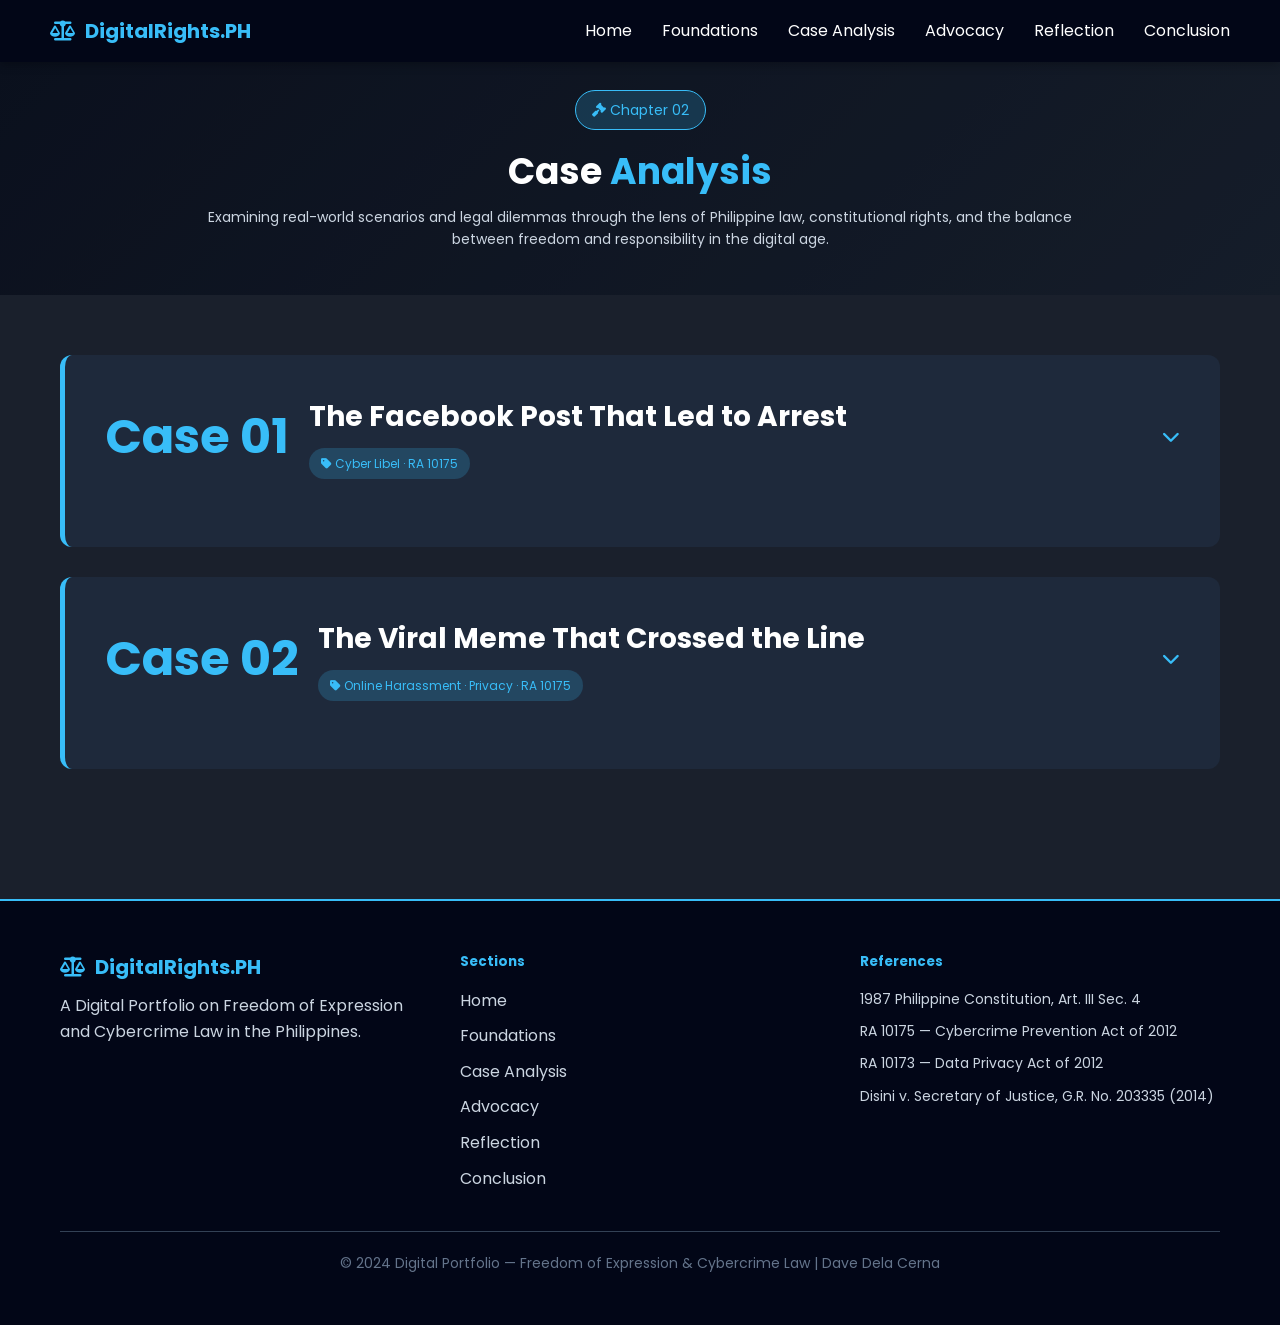
==== cases.html @ b7f32a3c "Initial commit - Digital Portfolio" ====
<!DOCTYPE html>
<html lang="en">
<head>
  <meta charset="UTF-8" />
  <meta name="viewport" content="width=device-width, initial-scale=1.0" />
  <title>Case Analysis | Digital Portfolio</title>
  <link rel="stylesheet" href="style.css" />
  <link href="https://fonts.googleapis.com/css2?family=Poppins:wght@300;400;500;600;700;800&display=swap" rel="stylesheet" />
  <link rel="stylesheet" href="https://cdnjs.cloudflare.com/ajax/libs/font-awesome/6.5.0/css/all.min.css" />
</head>
<body>

  <!-- ===== NAVBAR ===== -->
  <nav class="navbar" id="navbar">
    <div class="nav-container">
      <div class="nav-logo">
        <i class="fas fa-balance-scale"></i>
        <span>DigitalRights.PH</span>
      </div>
      <ul class="nav-links" id="navLinks">
        <li><a href="home.html">Home</a></li>
        <li><a href="foundations.html">Foundations</a></li>
        <li><a href="cases.html">Case Analysis</a></li>
        <li><a href="advocacy.html">Advocacy</a></li>
        <li><a href="reflection.html">Reflection</a></li>
        <li><a href="conclusion.html">Conclusion</a></li>
      </ul>
      <button class="hamburger" id="hamburger" aria-label="Toggle menu">
        <span></span><span></span><span></span>
      </button>
    </div>
  </nav>

  <!-- ===== HERO SECTION ===== -->
  <section class="hero" id="hero-cases">
    <div class="hero-overlay"></div>
    <div class="hero-content">
      <span class="hero-badge"><i class="fas fa-gavel"></i> Chapter 02</span>
      <h1>Case <span class="accent">Analysis</span></h1>
      <p class="hero-sub">Examining real-world scenarios and legal dilemmas through the lens of Philippine law, constitutional rights, and the balance between freedom and responsibility in the digital age.</p>
    </div>
  </section>

  <!-- ===== CASE ANALYSIS ===== -->
  <section class="section section-alt" id="cases">
    <div class="container">

      <!-- Case 1 -->
      <div class="case-card animate-on-scroll accordion-case">
        <div class="case-header accordion-trigger" role="button" tabindex="0" aria-expanded="false">
          <div class="case-number">Case 01</div>
          <div class="case-title-block">
            <h3>The Facebook Post That Led to Arrest</h3>
            <span class="case-tag"><i class="fas fa-tag"></i> Cyber Libel · RA 10175</span>
          </div>
          <div class="accordion-arrow"><i class="fas fa-chevron-down"></i></div>
        </div>
        <div class="case-body accordion-body">
          <div class="case-section">
            <h4><i class="fas fa-file-alt"></i> Scenario</h4>
            <p>Maria, a private citizen, posted on her personal Facebook account accusing a local barangay official of misappropriating community funds. She named the official directly and shared screenshots of alleged irregularities. The post went viral with over 5,000 shares. The official filed a cyber libel complaint under RA 10175.</p>
          </div>
          <div class="case-section">
            <h4><i class="fas fa-balance-scale"></i> Legal Issues</h4>
            <ul>
              <li>Does the Facebook post constitute defamatory content under RA 10175?</li>
              <li>Is the post protected as a matter of public interest or political speech?</li>
              <li>Does the presence of screenshots constitute sufficient evidence of good faith?</li>
            </ul>
          </div>
          <div class="case-grid">
            <div class="analysis-box analysis-yes">
              <h4><i class="fas fa-shield-alt"></i> Protected Speech?</h4>
              <p>Partially. The post touches on a matter of public concern — the conduct of a public official. Under the <em>actual malice</em> doctrine (borrowed from U.S. jurisprudence and applied in Philippine courts), public officials must prove the statement was made with knowledge of its falsity or with reckless disregard for the truth. If Maria had reasonable basis for her claims, the post may be protected.</p>
            </div>
            <div class="analysis-box analysis-no">
              <h4><i class="fas fa-gavel"></i> Was the Law Applied Correctly?</h4>
              <p>Questionable. Critics argue that using cyber libel against citizens who expose alleged corruption has a chilling effect on free speech. The Supreme Court in <em>Disini v. Secretary of Justice (2014)</em> upheld cyber libel but noted that online libel must still meet all elements of traditional libel. The heavier penalty for cyber libel remains controversial.</p>
            </div>
          </div>
          <div class="case-section judgment-box">
            <h4><i class="fas fa-user-tie"></i> Personal Judgment</h4>
            <p>While the law technically applies, filing cyber libel against a citizen exposing potential corruption appears to be a misuse of RA 10175. The public's right to know and the accountability of public officials should weigh heavily in such cases. The law should protect reputations, not shield officials from legitimate scrutiny. Maria's post, if based on factual evidence, deserves constitutional protection.</p>
          </div>
        </div>
      </div>

      <!-- Case 2 -->
      <div class="case-card animate-on-scroll accordion-case">
        <div class="case-header accordion-trigger" role="button" tabindex="0" aria-expanded="false">
          <div class="case-number">Case 02</div>
          <div class="case-title-block">
            <h3>The Viral Meme That Crossed the Line</h3>
            <span class="case-tag"><i class="fas fa-tag"></i> Online Harassment · Privacy · RA 10175</span>
          </div>
          <div class="accordion-arrow"><i class="fas fa-chevron-down"></i></div>
        </div>
        <div class="case-body accordion-body">
          <div class="case-section">
            <h4><i class="fas fa-file-alt"></i> Scenario</h4>
            <p>A group of high school students created a meme using a classmate's photo without consent, adding humiliating captions about her physical appearance. The meme was shared across multiple group chats and public pages, reaching thousands of viewers. The victim suffered severe emotional distress and withdrew from school. The students claimed it was "just a joke" and protected expression.</p>
          </div>
          <div class="case-section">
            <h4><i class="fas fa-balance-scale"></i> Legal Issues</h4>
            <ul>
              <li>Does creating and sharing the meme constitute cyber libel or unjust vexation?</li>
              <li>Was the victim's right to privacy violated by using her photo without consent?</li>
              <li>Can the "it's just a joke" defense negate criminal liability?</li>
            </ul>
          </div>
          <div class="case-grid">
            <div class="analysis-box analysis-no">
              <h4><i class="fas fa-times-circle"></i> Protected Speech?</h4>
              <p>No. Freedom of expression does not protect speech that is designed to humiliate, harass, or harm a private individual. The act goes beyond satire or criticism — it targets a private person with malicious intent. The use of her photo without consent also violates RA 10173 (Data Privacy Act). This is not protected expression; it is targeted harassment.</p>
            </div>
            <div class="analysis-box analysis-yes">
              <h4><i class="fas fa-check-circle"></i> Was the Law Applied Correctly?</h4>
              <p>Yes, if charges were filed. The act may constitute cyber libel (defamatory content published online), unjust vexation, and a violation of the Data Privacy Act. The "just a joke" defense has been consistently rejected by Philippine courts when the intent to harm is evident. The emotional and psychological damage to the victim further supports legal action.</p>
            </div>
          </div>
          <div class="case-section judgment-box">
            <h4><i class="fas fa-user-tie"></i> Personal Judgment</h4>
            <p>This case illustrates how digital tools can be weaponized against vulnerable individuals. The students' defense of humor does not hold legal or moral weight. Freedom of expression carries with it the responsibility not to harm others. The law was right to intervene. Beyond legal consequences, this case calls for stronger digital literacy education in schools — teaching young people that online actions have real-world consequences.</p>
          </div>
        </div>
      </div>

    </div>
  </section>

  <!-- ===== FOOTER ===== -->
  <footer class="footer">
    <div class="container">
      <div class="footer-grid">
        <div class="footer-brand">
          <div class="nav-logo"><i class="fas fa-balance-scale"></i><span>DigitalRights.PH</span></div>
          <p>A Digital Portfolio on Freedom of Expression and Cybercrime Law in the Philippines.</p>
        </div>
        <div class="footer-links">
          <h5>Sections</h5>
          <ul>
            <li><a href="home.html">Home</a></li>
            <li><a href="foundations.html">Foundations</a></li>
            <li><a href="cases.html">Case Analysis</a></li>
            <li><a href="advocacy.html">Advocacy</a></li>
            <li><a href="reflection.html">Reflection</a></li>
            <li><a href="conclusion.html">Conclusion</a></li>
          </ul>
        </div>
        <div class="footer-refs">
          <h5>References</h5>
          <ul>
            <li>1987 Philippine Constitution, Art. III Sec. 4</li>
            <li>RA 10175 — Cybercrime Prevention Act of 2012</li>
            <li>RA 10173 — Data Privacy Act of 2012</li>
            <li>Disini v. Secretary of Justice, G.R. No. 203335 (2014)</li>
          </ul>
        </div>
      </div>
      <div class="footer-bottom">
        <p>© 2024 Digital Portfolio — Freedom of Expression & Cybercrime Law | Dave Dela Cerna</p>
      </div>
    </div>
  </footer>

  <script src="script.js"></script>
</body>
</html>
---- style.css ----
/* RESET */
* {
  margin: 0;
  padding: 0;
  box-sizing: border-box;
  font-family: 'Poppins', sans-serif;
}

/* BODY */
body {
  background: #0f172a;
  color: #ffffff;
  line-height: 1.6;
}

/* NAVBAR */
.navbar {
  position: fixed;
  width: 100%;
  top: 0;
  background: #020617;
  z-index: 1000;
  padding: 15px 50px;
  box-shadow: 0 2px 10px rgba(0,0,0,0.3);
}

.nav-container {
  display: flex;
  justify-content: space-between;
  align-items: center;
}

.nav-logo {
  display: flex;
  align-items: center;
  gap: 10px;
  font-size: 20px;
  font-weight: 700;
  color: #38bdf8;
}

.nav-links {
  display: flex;
  list-style: none;
  gap: 30px;
}

.nav-links a {
  color: #ffffff;
  text-decoration: none;
  transition: 0.3s;
}

.nav-links a:hover {
  color: #38bdf8;
}

.hamburger {
  display: none;
  flex-direction: column;
  gap: 6px;
  background: none;
  border: none;
  cursor: pointer;
}

.hamburger span {
  width: 25px;
  height: 3px;
  background: #ffffff;
  transition: 0.3s;
}

.navbar.scrolled {
  background: rgba(2,6,23,0.95);
  box-shadow: 0 4px 15px rgba(0,0,0,0.4);
}

/* HERO SECTION */
.hero {
  position: relative;
  min-height: auto;
  display: flex;
  justify-content: center;
  align-items: center;
  flex-direction: column;
  text-align: center;
  background: linear-gradient(135deg, #0f172a 0%, #1e293b 100%);
  margin-top: 60px;
  overflow: hidden;
  padding: 30px 20px;
}

.hero-overlay {
  position: absolute;
  top: 0;
  left: 0;
  width: 100%;
  height: 100%;
  background: rgba(0,0,0,0.3);
}

.hero-content {
  position: relative;
  z-index: 2;
  max-width: 900px;
  animation: fadeInUp 0.8s ease-out;
}

.hero-badge {
  display: inline-block;
  background: rgba(56,189,248,0.2);
  color: #38bdf8;
  padding: 8px 16px;
  border-radius: 50px;
  font-size: 14px;
  margin-bottom: 20px;
  border: 1px solid #38bdf8;
  animation: fadeInUp 0.8s ease-out 0.1s both;
}

.hero h1 {
  font-size: 36px;
  margin-bottom: 12px;
  line-height: 1.2;
  animation: fadeInUp 0.8s ease-out 0.2s both;
}

.hero .accent {
  color: #38bdf8;
}

.hero-sub {
  font-size: 14px;
  color: #cbd5e1;
  margin-bottom: 15px;
  animation: fadeInUp 0.8s ease-out 0.3s both;
}

.hero-meta {
  display: flex;
  justify-content: center;
  gap: 20px;
  margin-bottom: 15px;
  flex-wrap: wrap;
  animation: fadeInUp 0.8s ease-out 0.4s both;
}

.meta-card {
  display: flex;
  align-items: center;
  gap: 8px;
  font-size: 12px;
}

.meta-card i {
  color: #38bdf8;
  font-size: 20px;
}

.hero-actions {
  display: flex;
  gap: 10px;
  justify-content: center;
  flex-wrap: wrap;
  animation: fadeInUp 0.8s ease-out 0.5s both;
}

.btn {
  padding: 10px 20px;
  border: none;
  cursor: pointer;
  border-radius: 5px;
  transition: 0.3s;
  font-weight: 600;
  display: inline-flex;
  align-items: center;
  gap: 6px;
  font-size: 14px;
}

.btn-primary {
  background: #38bdf8;
  color: #000;
}

.btn-primary:hover {
  background: #0ea5e9;
  transform: translateY(-2px);
}

.btn-outline {
  border: 2px solid #38bdf8;
  background: transparent;
  color: #38bdf8;
}

.btn-outline:hover {
  background: #38bdf8;
  color: #000;
}

.hero-scroll-indicator {
  position: absolute;
  bottom: 40px;
  display: flex;
  flex-direction: column;
  align-items: center;
  gap: 10px;
}

.scroll-dot {
  width: 8px;
  height: 8px;
  background: #38bdf8;
  border-radius: 50%;
  animation: bounce 2s infinite;
}

@keyframes bounce {
  0%, 100% { transform: translateY(0); }
  50% { transform: translateY(-10px); }
}

@keyframes fadeInUp {
  from {
    opacity: 0;
    transform: translateY(30px);
  }
  to {
    opacity: 1;
    transform: translateY(0);
  }
}

@keyframes fadeIn {
  from {
    opacity: 0;
  }
  to {
    opacity: 1;
  }
}

/* CONTAINER */
.container {
  max-width: 1200px;
  margin: 0 auto;
}

/* SECTION */
.section {
  padding: 60px 60px 100px 60px;
}

.section-alt {
  background: #1a202c;
}

.section-header {
  text-align: center;
  margin-bottom: 50px;
}

.section-tag {
  display: inline-block;
  color: #38bdf8;
  font-size: 14px;
  font-weight: 600;
  margin-bottom: 10px;
}

section h2 {
  font-size: 42px;
  margin-bottom: 20px;
  border-left: 5px solid #38bdf8;
  padding-left: 15px;
  text-align: left;
}

.section-header h2 {
  border: none;
  padding-left: 0;
  text-align: center;
}

/* GRID LAYOUTS */
.grid-2 {
  display: grid;
  grid-template-columns: repeat(auto-fit, minmax(300px, 1fr));
  gap: 30px;
  margin-top: 40px;
}

.grid-3 {
  display: grid;
  grid-template-columns: repeat(auto-fit, minmax(280px, 1fr));
  gap: 25px;
  margin-top: 40px;
}

/* CARD */
.card {
  background: #1e293b;
  padding: 30px;
  border-radius: 12px;
  transition: 0.3s;
}

.card:hover {
  transform: translateY(-8px);
  box-shadow: 0 15px 40px rgba(0,0,0,0.3);
}

.card-blue {
  border-left: 5px solid #38bdf8;
}

.card-dark {
  border-left: 5px solid #64748b;
}

.card-icon {
  font-size: 32px;
  color: #38bdf8;
  margin-bottom: 15px;
}

.card h3 {
  font-size: 22px;
  margin-bottom: 15px;
}

.card p {
  color: #cbd5e1;
  margin-bottom: 15px;
}

.card-list {
  list-style: none;
}

.card-list li {
  padding: 8px 0;
  color: #cbd5e1;
}

.card-list i {
  color: #38bdf8;
  margin-right: 10px;
}

/* TERM CARD */
.term-card {
  background: #1e293b;
  padding: 25px;
  border-radius: 12px;
  text-align: center;
  transition: 0.3s;
}

.term-card:hover {
  transform: translateY(-5px);
  box-shadow: 0 10px 25px rgba(56,189,248,0.2);
}

.term-icon {
  font-size: 40px;
  color: #38bdf8;
  margin-bottom: 15px;
}

.term-card h4 {
  font-size: 18px;
  margin-bottom: 10px;
}

/* CASE CARD */
.case-card {
  background: #1e293b;
  border-left: 5px solid #38bdf8;
  padding: 40px;
  border-radius: 12px;
  margin-bottom: 30px;
  transition: 0.3s;
}

.case-card:hover {
  box-shadow: 0 10px 30px rgba(0,0,0,0.3);
}

.case-header {
  display: flex;
  gap: 20px;
  margin-bottom: 30px;
}

.case-number {
  font-size: 48px;
  font-weight: 700;
  color: #38bdf8;
}

.case-title-block h3 {
  font-size: 28px;
  margin-bottom: 8px;
}

.case-tag {
  display: inline-block;
  background: rgba(56,189,248,0.2);
  color: #38bdf8;
  padding: 6px 12px;
  border-radius: 20px;
  font-size: 12px;
}

.case-body {
  margin-top: 20px;
}

.case-section {
  margin-bottom: 25px;
}

.case-section h4 {
  color: #38bdf8;
  margin-bottom: 12px;
  font-size: 16px;
}

.case-section ul {
  list-style-position: inside;
  color: #cbd5e1;
}

.case-section ul li {
  margin-bottom: 8px;
}

.case-grid {
  display: grid;
  grid-template-columns: 1fr 1fr;
  gap: 20px;
  margin: 25px 0;
}

.analysis-box {
  background: rgba(0,0,0,0.3);
  padding: 20px;
  border-radius: 8px;
}

.analysis-yes {
  border-left: 4px solid #22c55e;
}

.analysis-no {
  border-left: 4px solid #ef4444;
}

.analysis-box h4 {
  margin-bottom: 12px;
  font-size: 16px;
}

.judgment-box {
  background: rgba(56,189,248,0.1);
  padding: 25px;
  border-radius: 8px;
  border-left: 4px solid #38bdf8;
}

.judgment-box h4 {
  color: #38bdf8;
}

/* INFOGRAPHIC */
.infographic-row {
  display: flex;
  justify-content: space-around;
  align-items: center;
  gap: 30px;
  margin: 40px 0;
  flex-wrap: wrap;
}

.infographic-card {
  background: #1e293b;
  padding: 30px;
  border-radius: 12px;
  text-align: center;
  flex: 1;
  min-width: 250px;
}

.ic-blue {
  border-top: 5px solid #38bdf8;
}

.ic-dark {
  border-top: 5px solid #64748b;
}

.ic-icon {
  font-size: 40px;
  margin-bottom: 15px;
}

.infographic-arrow {
  font-size: 30px;
  color: #38bdf8;
}

.infographic-card ul {
  list-style: none;
  text-align: left;
}

.infographic-card li {
  padding: 8px 0;
  color: #cbd5e1;
}

/* VIOLATIONS */
.violation-list {
  display: flex;
  flex-direction: column;
  gap: 15px;
}

.violation-item {
  display: flex;
  gap: 15px;
  align-items: flex-start;
}

.v-badge {
  display: inline-block;
  padding: 4px 12px;
  border-radius: 20px;
  font-size: 12px;
  font-weight: 600;
  white-space: nowrap;
  min-width: 100px;
}

.v-red {
  background: rgba(239,68,68,0.2);
  color: #fca5a5;
}

.v-orange {
  background: rgba(245,158,11,0.2);
  color: #fcd34d;
}

.v-purple {
  background: rgba(168,85,247,0.2);
  color: #d8b4fe;
}

.consequence-list {
  display: flex;
  flex-direction: column;
  gap: 20px;
}

.consequence-item {
  display: flex;
  gap: 15px;
}

.c-icon {
  font-size: 24px;
  color: #38bdf8;
  min-width: 30px;
}

.consequence-item strong {
  display: block;
  margin-bottom: 5px;
}

/* MEME GRID */
.meme-grid {
  display: grid;
  grid-template-columns: repeat(auto-fit, minmax(280px, 1fr));
  gap: 25px;
  margin-top: 40px;
}

.meme-card {
  background: #1e293b;
  border-radius: 12px;
  overflow: hidden;
  transition: 0.3s;
}

.meme-card:hover {
  transform: translateY(-8px);
  box-shadow: 0 15px 40px rgba(0,0,0,0.3);
}

.meme-top {
  background: linear-gradient(135deg, #0ea5e9 0%, #38bdf8 100%);
  padding: 40px;
  display: flex;
  justify-content: center;
  align-items: center;
  color: #ffffff;
}

.meme-caption {
  padding: 20px;
  background: #0f172a;
  text-align: center;
  border-bottom: 2px solid #38bdf8;
}

.meme-top-text {
  font-weight: 600;
  margin-bottom: 10px;
}

.meme-bottom-text {
  font-size: 14px;
  color: #38bdf8;
}

.meme-lesson {
  padding: 15px;
  background: rgba(56,189,248,0.1);
  font-size: 13px;
  color: #cbd5e1;
}

/* TIPS */
.tips-section {
  background: rgba(56,189,248,0.1);
  padding: 40px;
  border-radius: 12px;
  margin: 40px 0;
  border-left: 5px solid #38bdf8;
}

.tips-section h3 {
  margin-bottom: 30px;
  font-size: 24px;
  color: #38bdf8;
}

.tips-grid {
  display: grid;
  grid-template-columns: repeat(auto-fit, minmax(250px, 1fr));
  gap: 20px;
}

.tip-item {
  display: flex;
  gap: 15px;
}

.tip-num {
  display: flex;
  align-items: center;
  justify-content: center;
  width: 40px;
  height: 40px;
  background: #38bdf8;
  color: #000;
  border-radius: 50%;
  font-weight: 700;
  flex-shrink: 0;
}

.tip-item p {
  color: #cbd5e1;
}

/* REFLECTION */
.reflection-grid {
  display: grid;
  grid-template-columns: repeat(auto-fit, minmax(300px, 1fr));
  gap: 30px;
  margin-top: 40px;
}

.reflection-card {
  background: #1e293b;
  padding: 30px;
  border-radius: 12px;
  border-left: 5px solid #38bdf8;
}

.r-icon {
  font-size: 32px;
  color: #38bdf8;
  margin-bottom: 15px;
}

.reflection-card h4 {
  font-size: 18px;
  margin-bottom: 15px;
}

.reflection-card p {
  color: #cbd5e1;
  line-height: 1.8;
}

/* CONCLUSION */
.conclusion-block {
  background: rgba(56,189,248,0.1);
  padding: 40px;
  border-radius: 12px;
  margin-bottom: 40px;
}

.conclusion-summary h3 {
  margin-bottom: 15px;
  font-size: 22px;
}

.conclusion-summary p {
  color: #cbd5e1;
  margin-bottom: 15px;
  line-height: 1.8;
}

.conclusion-pillars {
  display: grid;
  grid-template-columns: repeat(auto-fit, minmax(200px, 1fr));
  gap: 25px;
  margin-top: 40px;
}

.pillar {
  background: #1e293b;
  padding: 25px;
  border-radius: 12px;
  text-align: center;
  border-top: 5px solid #38bdf8;
}

.pillar-icon {
  font-size: 40px;
  color: #38bdf8;
  margin-bottom: 15px;
}

.pillar h4 {
  margin-bottom: 10px;
}

.pillar p {
  color: #cbd5e1;
  font-size: 14px;
}

.closing-message {
  background: linear-gradient(135deg, #0ea5e9 0%, #38bdf8 100%);
  padding: 50px;
  border-radius: 12px;
  text-align: center;
  margin-top: 40px;
}

.closing-inner {
  position: relative;
}

.closing-quote {
  font-size: 48px;
  color: rgba(255,255,255,0.3);
  display: block;
  margin-bottom: 20px;
}

.closing-message p {
  font-size: 18px;
  margin-bottom: 20px;
  line-height: 1.8;
  color: #ffffff;
}

.closing-author {
  display: block;
  font-style: italic;
  color: rgba(255,255,255,0.8);
}

/* IMAGE SHOWCASE */
.image-showcase {
  margin: 40px auto;
  border-radius: 12px;
  overflow: hidden;
  box-shadow: 0 10px 40px rgba(0,0,0,0.3);
  max-width: 900px;
  width: 100%;
}

.image-showcase img {
  width: 100%;
  height: auto;
  display: block;
  border-radius: 12px;
  transition: transform 0.3s ease;
}

.image-showcase img:hover {
  transform: scale(1.02);
}

/* FOOTER */
.footer {
  background: #020617;
  padding: 50px 60px;
  border-top: 2px solid #38bdf8;
}

.footer-grid {
  display: grid;
  grid-template-columns: repeat(auto-fit, minmax(250px, 1fr));
  gap: 40px;
  margin-bottom: 30px;
  max-width: 1200px;
  margin-left: auto;
  margin-right: auto;
}

.footer-brand p {
  color: #cbd5e1;
  margin-top: 10px;
}

.footer-links h5,
.footer-refs h5 {
  color: #38bdf8;
  margin-bottom: 15px;
}

.footer-links ul,
.footer-refs ul {
  list-style: none;
}

.footer-links li,
.footer-refs li {
  margin-bottom: 10px;
}

.footer-links a {
  color: #cbd5e1;
  text-decoration: none;
  transition: 0.3s;
}

.footer-links a:hover {
  color: #38bdf8;
}

.footer-refs li {
  color: #cbd5e1;
  font-size: 14px;
}

.footer-bottom {
  text-align: center;
  color: #64748b;
  font-size: 14px;
  padding-top: 20px;
  border-top: 1px solid #334155;
}

/* ANIMATIONS */
.animate-on-scroll {
  opacity: 0;
  transform: translateY(40px);
  transition: 0.5s ease;
}

.animate-on-scroll.visible {
  opacity: 1;
  transform: translateY(0);
}

/* MOBILE */
@media (max-width: 768px) {
  .navbar {
    padding: 15px 20px;
  }

  .nav-links {
    display: none;
    position: absolute;
    top: 60px;
    left: 0;
    right: 0;
    flex-direction: column;
    background: #020617;
    padding: 20px;
    gap: 0;
  }

  .nav-links.open {
    display: flex;
  }

  .nav-links a {
    padding: 10px 0;
  }

  .hamburger {
    display: flex;
  }

  .hamburger.active span:nth-child(1) {
    transform: rotate(45deg) translate(10px, 10px);
  }

  .hamburger.active span:nth-child(2) {
    opacity: 0;
  }

  .hamburger.active span:nth-child(3) {
    transform: rotate(-45deg) translate(7px, -7px);
  }

  .hero {
    margin-top: 0;
    padding-top: 100px;
  }

  .hero h1 {
    font-size: 36px;
  }

  .hero-meta {
    flex-direction: column;
    gap: 15px;
  }

  .hero-actions {
    flex-direction: column;
  }

  .btn {
    width: 100%;
    justify-content: center;
  }

  .section {
    padding: 60px 20px;
  }

  .section h2 {
    font-size: 32px;
  }

  .grid-2,
  .grid-3 {
    grid-template-columns: 1fr;
  }

  .case-grid {
    grid-template-columns: 1fr;
  }

  .infographic-row {
    flex-direction: column;
  }

  .infographic-arrow {
    transform: rotate(90deg);
  }

  .footer {
    padding: 30px 20px;
  }

  .footer-grid {
    gap: 20px;
  }
}

/* ACCORDION CASES */
.accordion-trigger {
  cursor: pointer;
  user-select: none;
  display: flex;
  align-items: center;
  gap: 20px;
  transition: background 0.2s;
  border-radius: 8px;
  padding: 8px;
  margin: -8px;
}

.accordion-trigger:hover {
  background: rgba(56, 189, 248, 0.07);
}

.accordion-arrow {
  margin-left: auto;
  font-size: 18px;
  color: #38bdf8;
  transition: transform 0.35s ease;
  flex-shrink: 0;
}

.accordion-case.open .accordion-arrow {
  transform: rotate(180deg);
}

.accordion-body {
  max-height: 0;
  overflow: hidden;
  transition: max-height 0.45s ease, opacity 0.35s ease, padding 0.35s ease;
  opacity: 0;
  padding-top: 0;
}

.accordion-case.open .accordion-body {
  max-height: 2000px;
  opacity: 1;
  padding-top: 20px;
}

.accordion-case .case-header {
  margin-bottom: 0;
}

/* INFOGRAPH SHOWCASE */
.infograph-showcase {
  border-radius: 16px;
  overflow: hidden;
  box-shadow: 0 20px 60px rgba(0, 0, 0, 0.5);
  border: 1px solid rgba(56, 189, 248, 0.2);
  transition: transform 0.3s ease, box-shadow 0.3s ease;
}

.infograph-showcase:hover {
  transform: translateY(-6px);
  box-shadow: 0 30px 80px rgba(0, 0, 0, 0.6), 0 0 0 1px rgba(56, 189, 248, 0.4);
}

.infograph-frame {
  width: 100%;
  background: #0f172a;
  line-height: 0;
}

.infograph-frame img {
  width: 100%;
  height: auto;
  display: block;
  transition: transform 0.4s ease;
}

.infograph-showcase:hover .infograph-frame img {
  transform: scale(1.015);
}

.infograph-caption {
  background: #1e293b;
  border-top: 3px solid #38bdf8;
  padding: 20px 28px;
}

.infograph-caption-inner {
  display: flex;
  align-items: flex-start;
  gap: 16px;
}

.infograph-caption-inner > i {
  font-size: 22px;
  color: #38bdf8;
  margin-top: 3px;
  flex-shrink: 0;
}

.infograph-caption-inner strong {
  display: block;
  font-size: 16px;
  margin-bottom: 6px;
  color: #f1f5f9;
}

.infograph-caption-inner p {
  color: #94a3b8;
  font-size: 14px;
  line-height: 1.6;
  margin: 0;
}
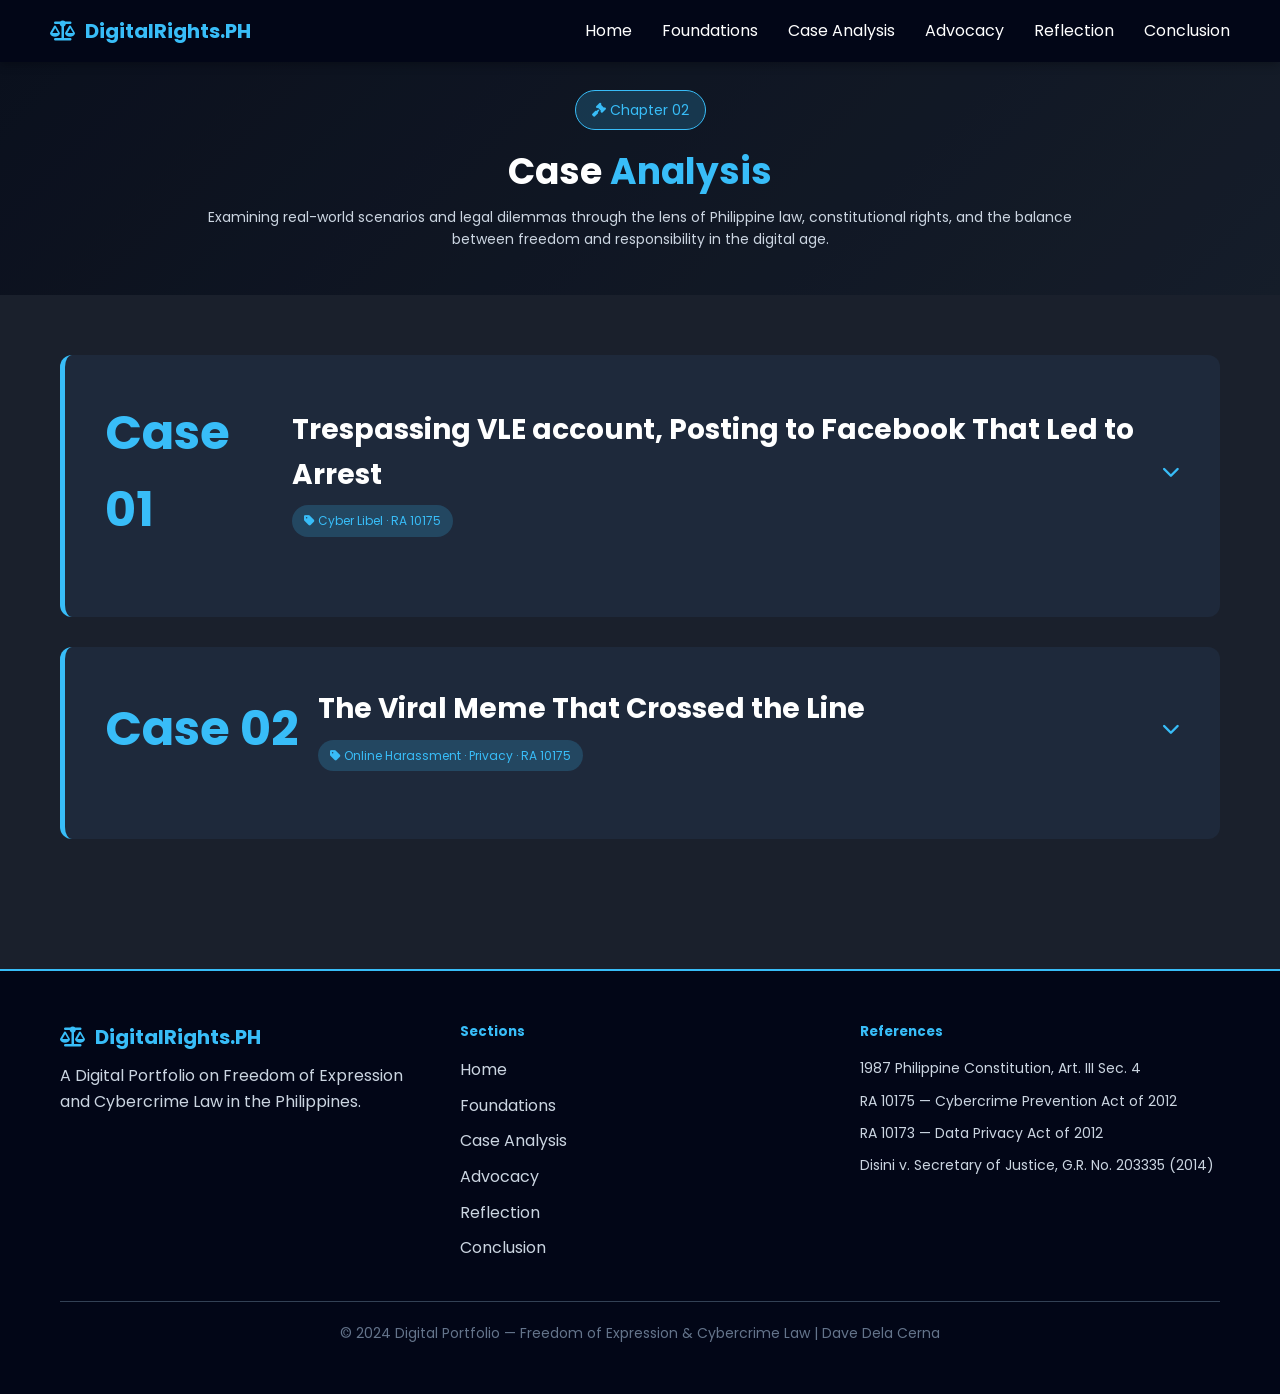
==== commit d4968b64: "Update cases.html" ====
--- a/cases.html
+++ b/cases.html
@@ -50,7 +50,7 @@
         <div class="case-header accordion-trigger" role="button" tabindex="0" aria-expanded="false">
           <div class="case-number">Case 01</div>
           <div class="case-title-block">
-            <h3>The Facebook Post That Led to Arrest</h3>
+            <h3>Trespassing VLE account, Posting to Facebook That Led to Arrest</h3>
             <span class="case-tag"><i class="fas fa-tag"></i> Cyber Libel · RA 10175</span>
           </div>
           <div class="accordion-arrow"><i class="fas fa-chevron-down"></i></div>
@@ -58,7 +58,7 @@
         <div class="case-body accordion-body">
           <div class="case-section">
             <h4><i class="fas fa-file-alt"></i> Scenario</h4>
-            <p>Maria, a private citizen, posted on her personal Facebook account accusing a local barangay official of misappropriating community funds. She named the official directly and shared screenshots of alleged irregularities. The post went viral with over 5,000 shares. The official filed a cyber libel complaint under RA 10175.</p>
+            <p>Sthephanie, a college student, posted on her personal Facebook account accusing her classmate of using her VLE account. She named the classmate directly and shared screenshots of alleged irregularities. The post went viral with over 5,000 shares. The classmate filed a cyber libel complaint under RA 10175.</p>
           </div>
           <div class="case-section">
             <h4><i class="fas fa-balance-scale"></i> Legal Issues</h4>
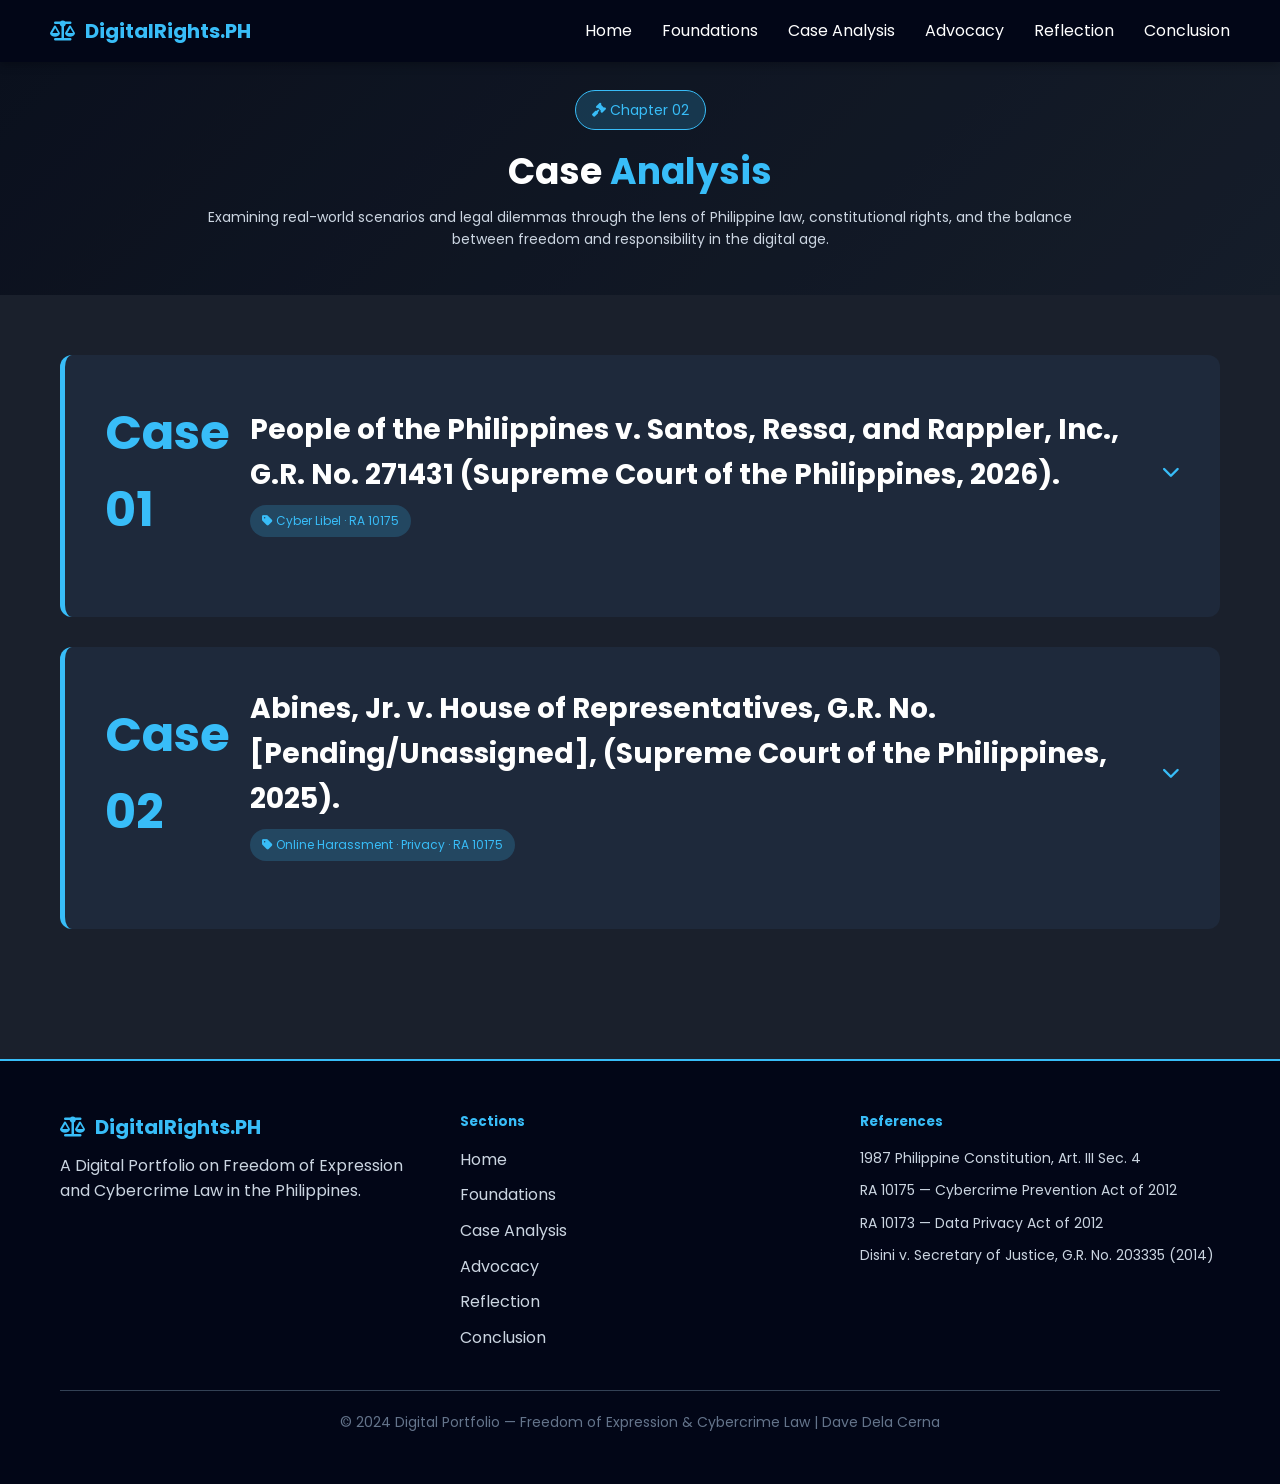
==== commit b0fccdcd: "Update cases.html" ====
--- a/cases.html
+++ b/cases.html
@@ -50,7 +50,7 @@
         <div class="case-header accordion-trigger" role="button" tabindex="0" aria-expanded="false">
           <div class="case-number">Case 01</div>
           <div class="case-title-block">
-            <h3>Trespassing VLE account, Posting to Facebook That Led to Arrest</h3>
+            <h3>People of the Philippines v. Santos, Ressa, and Rappler, Inc., G.R. No. 271431 (Supreme Court of the Philippines, 2026).</h3>
             <span class="case-tag"><i class="fas fa-tag"></i> Cyber Libel · RA 10175</span>
           </div>
           <div class="accordion-arrow"><i class="fas fa-chevron-down"></i></div>
@@ -58,29 +58,27 @@
         <div class="case-body accordion-body">
           <div class="case-section">
             <h4><i class="fas fa-file-alt"></i> Scenario</h4>
-            <p>Sthephanie, a college student, posted on her personal Facebook account accusing her classmate of using her VLE account. She named the classmate directly and shared screenshots of alleged irregularities. The post went viral with over 5,000 shares. The classmate filed a cyber libel complaint under RA 10175.</p>
+            <p>An article published by Rappler in 2012 was "re-published" in 2014 to fix a typographical error ("evation" to "evasion"). Since the Cybercrime Law was passed in between those dates, the prosecution argued the update made the article subject to the new law.</p>
           </div>
           <div class="case-section">
             <h4><i class="fas fa-balance-scale"></i> Legal Issues</h4>
             <ul>
-              <li>Does the Facebook post constitute defamatory content under RA 10175?</li>
-              <li>Is the post protected as a matter of public interest or political speech?</li>
-              <li>Does the presence of screenshots constitute sufficient evidence of good faith?</li>
+              <li>Does a minor "edit" or "update" to an old online article constitute a "new publication" (Multiple Publication Rule)?</li>
             </ul>
           </div>
           <div class="case-grid">
             <div class="analysis-box analysis-yes">
               <h4><i class="fas fa-shield-alt"></i> Protected Speech?</h4>
-              <p>Partially. The post touches on a matter of public concern — the conduct of a public official. Under the <em>actual malice</em> doctrine (borrowed from U.S. jurisprudence and applied in Philippine courts), public officials must prove the statement was made with knowledge of its falsity or with reckless disregard for the truth. If Maria had reasonable basis for her claims, the post may be protected.</p>
+              <p>PPunishable (based on the lower court conviction currently being refined/reviewed).</p>
             </div>
             <div class="analysis-box analysis-no">
               <h4><i class="fas fa-gavel"></i> Was the Law Applied Correctly?</h4>
-              <p>Questionable. Critics argue that using cyber libel against citizens who expose alleged corruption has a chilling effect on free speech. The Supreme Court in <em>Disini v. Secretary of Justice (2014)</em> upheld cyber libel but noted that online libel must still meet all elements of traditional libel. The heavier penalty for cyber libel remains controversial.</p>
+              <p>This remains one of the most debated applications of law in PH history. The court applied the "Multiple Publication Rule," stating that every time a link is refreshed or modified, it is a new act of libel.</p>
             </div>
           </div>
           <div class="case-section judgment-box">
             <h4><i class="fas fa-user-tie"></i> Personal Judgment</h4>
-            <p>While the law technically applies, filing cyber libel against a citizen exposing potential corruption appears to be a misuse of RA 10175. The public's right to know and the accountability of public officials should weigh heavily in such cases. The law should protect reputations, not shield officials from legitimate scrutiny. Maria's post, if based on factual evidence, deserves constitutional protection.</p>
+            <p>This application is technically "strict" but practically problematic. In the digital age, a typo fix shouldn't restart a criminal clock. It creates a chilling effect where media outlets might fear correcting their work.</p>
           </div>
         </div>
       </div>
@@ -90,7 +88,7 @@
         <div class="case-header accordion-trigger" role="button" tabindex="0" aria-expanded="false">
           <div class="case-number">Case 02</div>
           <div class="case-title-block">
-            <h3>The Viral Meme That Crossed the Line</h3>
+            <h3>Abines, Jr. v. House of Representatives, G.R. No. [Pending/Unassigned], (Supreme Court of the Philippines, 2025).</h3>
             <span class="case-tag"><i class="fas fa-tag"></i> Online Harassment · Privacy · RA 10175</span>
           </div>
           <div class="accordion-arrow"><i class="fas fa-chevron-down"></i></div>
@@ -98,29 +96,27 @@
         <div class="case-body accordion-body">
           <div class="case-section">
             <h4><i class="fas fa-file-alt"></i> Scenario</h4>
-            <p>A group of high school students created a meme using a classmate's photo without consent, adding humiliating captions about her physical appearance. The meme was shared across multiple group chats and public pages, reaching thousands of viewers. The victim suffered severe emotional distress and withdrew from school. The students claimed it was "just a joke" and protected expression.</p>
+            <p>Several vloggers and social media influencers were summoned to a congressional inquiry regarding the proliferation of "fake news" and disinformation campaigns. They argued this was a form of "prior restraint" and a violation of their free speech.</p>
           </div>
           <div class="case-section">
             <h4><i class="fas fa-balance-scale"></i> Legal Issues</h4>
             <ul>
-              <li>Does creating and sharing the meme constitute cyber libel or unjust vexation?</li>
-              <li>Was the victim's right to privacy violated by using her photo without consent?</li>
-              <li>Can the "it's just a joke" defense negate criminal liability?</li>
+              <li>Can the government compel "digital creators" to participate in inquiries about the truthfulness of their content?</li>
             </ul>
           </div>
           <div class="case-grid">
             <div class="analysis-box analysis-no">
               <h4><i class="fas fa-times-circle"></i> Protected Speech?</h4>
-              <p>No. Freedom of expression does not protect speech that is designed to humiliate, harass, or harm a private individual. The act goes beyond satire or criticism — it targets a private person with malicious intent. The use of her photo without consent also violates RA 10173 (Data Privacy Act). This is not protected expression; it is targeted harassment.</p>
+              <p>Protected. The Court did not punish the vloggers but upheld the government's right to inquire.</p>
             </div>
             <div class="analysis-box analysis-yes">
               <h4><i class="fas fa-check-circle"></i> Was the Law Applied Correctly?</h4>
-              <p>Yes, if charges were filed. The act may constitute cyber libel (defamatory content published online), unjust vexation, and a violation of the Data Privacy Act. The "just a joke" defense has been consistently rejected by Philippine courts when the intent to harm is evident. The emotional and psychological damage to the victim further supports legal action.</p>
+              <p>he Court ruled that congressional power to conduct inquiries "in aid of legislation" is broad. Being asked to explain one's platform in a public hearing does not constitute a "gag order" or criminal punishment.</p>
             </div>
           </div>
           <div class="case-section judgment-box">
             <h4><i class="fas fa-user-tie"></i> Personal Judgment</h4>
-            <p>This case illustrates how digital tools can be weaponized against vulnerable individuals. The students' defense of humor does not hold legal or moral weight. Freedom of expression carries with it the responsibility not to harm others. The law was right to intervene. Beyond legal consequences, this case calls for stronger digital literacy education in schools — teaching young people that online actions have real-world consequences.</p>
+            <p>While it feels like government pressure, it is a necessary check. If vloggers influence millions, they must be subject to the same transparency as traditional media when it comes to matters of public interest.</p>
           </div>
         </div>
       </div>
